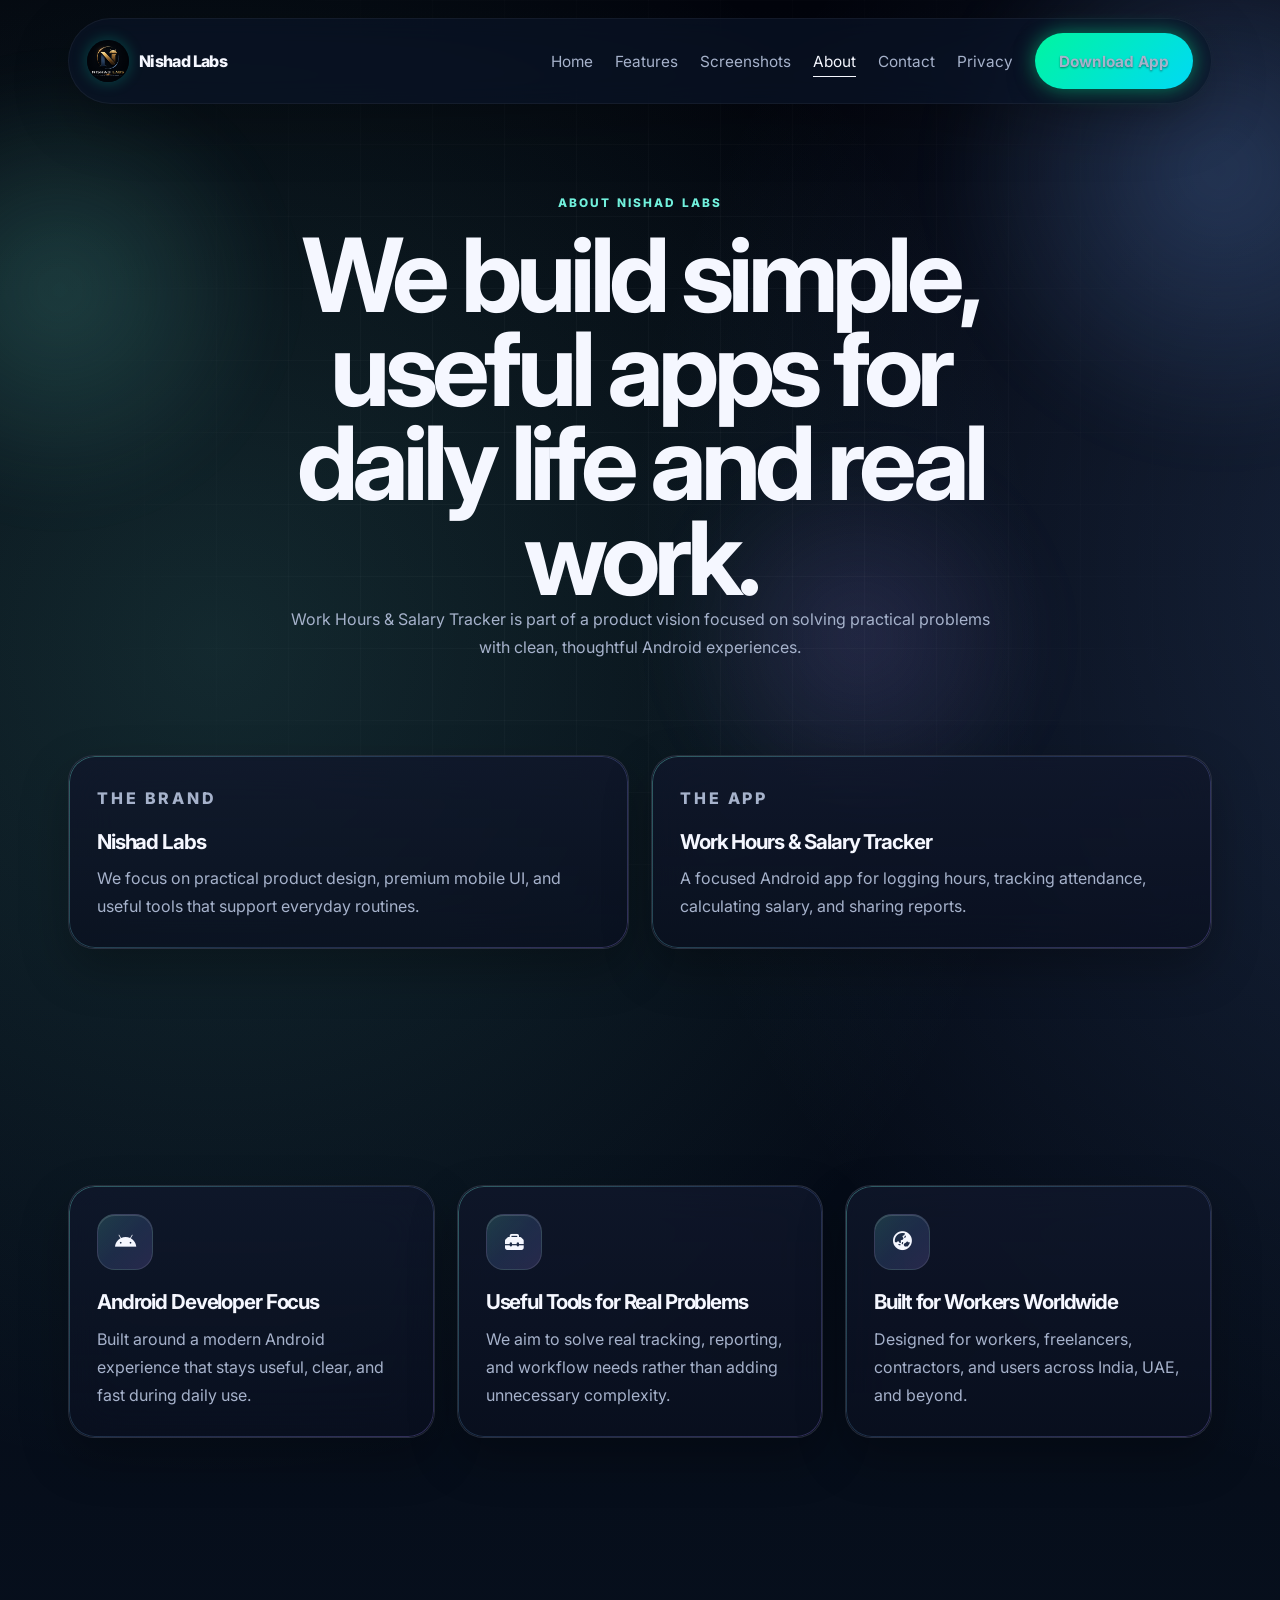
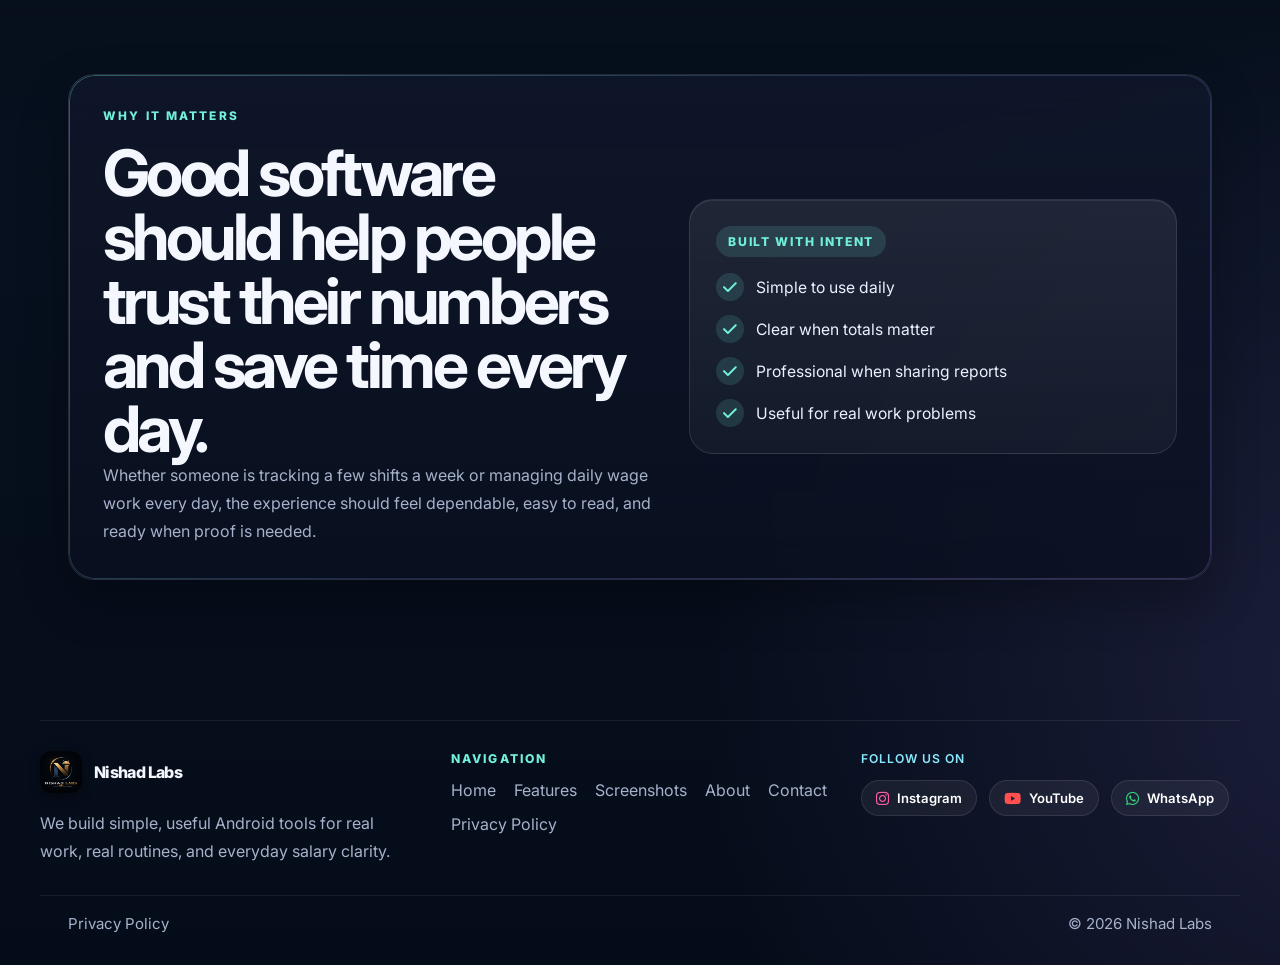
==== about.html @ 3cfd69b7 "Added website files Work Hours & Salary Tracker website files" ====
<!DOCTYPE html>
<html lang="en">
<head>
  <meta charset="UTF-8">
  <meta name="viewport" content="width=device-width, initial-scale=1.0">
  <title>About | Nishad Labs</title>
  <meta
    name="description"
    content="Learn about Nishad Labs and the product vision behind Work Hours & Salary Tracker."
  >
  <link rel="preconnect" href="https://fonts.googleapis.com">
  <link rel="preconnect" href="https://fonts.gstatic.com" crossorigin>
  <link
    href="https://fonts.googleapis.com/css2?family=Inter:wght@400;500;600;700;800;900&display=swap"
    rel="stylesheet"
  >
  <link
    rel="stylesheet"
    href="https://cdnjs.cloudflare.com/ajax/libs/font-awesome/6.5.0/css/all.min.css"
  >
  <link rel="stylesheet" href="styles.css">
</head>
<body data-page="about">
  <div class="site-bg" aria-hidden="true">
    <span class="bg-orb orb-a"></span>
    <span class="bg-orb orb-b"></span>
    <span class="bg-orb orb-c"></span>
    <span class="bg-grid"></span>
  </div>

  <header class="site-header">
    <div class="page-shell">
      <nav class="navbar">
        <a class="brand nav-left" href="index.html">
          <img src="logo.png" alt="Nishad Labs Logo" class="logo-img">
          <span>Nishad Labs</span>
        </a>
        <button class="nav-toggle" type="button" aria-label="Toggle menu" aria-expanded="false">
          <span></span>
          <span></span>
          <span></span>
        </button>
        <div class="nav-menu">
          <a href="index.html" data-nav="home">Home</a>
          <a href="features.html" data-nav="features">Features</a>
          <a href="screenshots.html" data-nav="screenshots">Screenshots</a>
          <a href="about.html" data-nav="about">About</a>
          <a href="contact.html" data-nav="contact">Contact</a>
          <a href="privacy.html" data-nav="privacy">Privacy</a>
          <a
            class="nav-download download-btn ripple-link"
            href="https://play.google.com/store/apps/details?id=com.myworkhour.myworkhourattendance&pcampaignid=web_share"
            target="_blank"
            rel="noreferrer"
          >
            Download App
          </a>
        </div>
      </nav>
    </div>
  </header>

  <main>
    <section class="section page-hero">
      <div class="page-shell narrow-shell">
        <div class="section-heading reveal align-center">
          <p class="eyebrow">About Nishad Labs</p>
          <h1>We build simple, useful apps for daily life and real work.</h1>
          <p class="section-copy">
            Work Hours &amp; Salary Tracker is part of a product vision focused on solving practical
            problems with clean, thoughtful Android experiences.
          </p>
        </div>
      </div>
    </section>

    <section class="section section-tight">
      <div class="page-shell story-grid story-grid-large">
        <article class="story-card reveal">
          <p class="eyebrow">The brand</p>
          <h3>Nishad Labs</h3>
          <p>We focus on practical product design, premium mobile UI, and useful tools that support everyday routines.</p>
        </article>
        <article class="story-card reveal">
          <p class="eyebrow">The app</p>
          <h3>Work Hours &amp; Salary Tracker</h3>
          <p>A focused Android app for logging hours, tracking attendance, calculating salary, and sharing reports.</p>
        </article>
      </div>
    </section>

    <section class="section">
      <div class="page-shell">
        <div class="feature-grid feature-grid-three">
          <article class="feature-card reveal">
            <div class="icon-badge"><i class="fa-brands fa-android" aria-hidden="true"></i></div>
            <h3>Android Developer Focus</h3>
            <p>Built around a modern Android experience that stays useful, clear, and fast during daily use.</p>
          </article>
          <article class="feature-card reveal">
            <div class="icon-badge"><i class="fa-solid fa-toolbox" aria-hidden="true"></i></div>
            <h3>Useful Tools for Real Problems</h3>
            <p>We aim to solve real tracking, reporting, and workflow needs rather than adding unnecessary complexity.</p>
          </article>
          <article class="feature-card reveal">
            <div class="icon-badge"><i class="fa-solid fa-earth-asia" aria-hidden="true"></i></div>
            <h3>Built for Workers Worldwide</h3>
            <p>Designed for workers, freelancers, contractors, and users across India, UAE, and beyond.</p>
          </article>
        </div>
      </div>
    </section>

    <section class="section">
      <div class="page-shell">
        <div class="highlight-panel panel reveal">
          <div class="highlight-copy">
            <p class="eyebrow">Why it matters</p>
            <h2>Good software should help people trust their numbers and save time every day.</h2>
            <p class="section-copy">
              Whether someone is tracking a few shifts a week or managing daily wage work every day,
              the experience should feel dependable, easy to read, and ready when proof is needed.
            </p>
          </div>
          <div class="report-card">
            <span class="report-tag">Built with intent</span>
            <ul class="check-list">
              <li><i class="fa-solid fa-check" aria-hidden="true"></i>Simple to use daily</li>
              <li><i class="fa-solid fa-check" aria-hidden="true"></i>Clear when totals matter</li>
              <li><i class="fa-solid fa-check" aria-hidden="true"></i>Professional when sharing reports</li>
              <li><i class="fa-solid fa-check" aria-hidden="true"></i>Useful for real work problems</li>
            </ul>
          </div>
        </div>
      </div>
    </section>
  </main>

  <footer class="site-footer">
    <div class="page-shell footer-layout">
      <div class="footer-brand">
        <a class="brand brand-footer" href="index.html">
          <img src="logo.png" alt="Nishad Labs Logo" class="footer-logo">
          <span>Nishad Labs</span>
        </a>
        <p>We build simple, useful Android tools for real work, real routines, and everyday salary clarity.</p>
      </div>
      <div class="footer-nav-block">
        <span class="footer-label">Navigation</span>
        <div class="footer-links">
          <a href="index.html">Home</a>
          <a href="features.html">Features</a>
          <a href="screenshots.html">Screenshots</a>
          <a href="about.html">About</a>
          <a href="contact.html">Contact</a>
          <a href="privacy.html">Privacy Policy</a>
        </div>
      </div>
      <div class="footer-social-block">
        <span class="footer-label">FOLLOW US ON</span>
        <div class="footer-socials">
          <a href="https://instagram.com/nishadlabs" target="_blank" rel="noreferrer" class="social-btn social-btn-instagram">
            <i class="fab fa-instagram" aria-hidden="true"></i>
            <span>Instagram</span>
          </a>
          <a href="https://youtube.com/@nishadlabs" target="_blank" rel="noreferrer" class="social-btn social-btn-youtube">
            <i class="fab fa-youtube" aria-hidden="true"></i>
            <span>YouTube</span>
          </a>
          <a href="https://whatsapp.com/channel/0029Vb7B5DjAInPl8uuv553z" target="_blank" rel="noreferrer" class="social-btn social-btn-whatsapp">
            <i class="fab fa-whatsapp" aria-hidden="true"></i>
            <span>WhatsApp</span>
          </a>
        </div>
      </div>
    </div>
    <div class="page-shell footer-bottom">
      <a href="privacy.html">Privacy Policy</a>
      <span>&copy; 2026 Nishad Labs</span>
    </div>
  </footer>

  <script src="script.js"></script>
</body>
</html>
---- styles.css ----
:root {
  --bg: #030713;
  --bg-deep: #081121;
  --surface: rgba(15, 22, 41, 0.76);
  --surface-strong: rgba(17, 25, 47, 0.9);
  --surface-soft: rgba(255, 255, 255, 0.06);
  --stroke: rgba(255, 255, 255, 0.11);
  --stroke-strong: rgba(255, 255, 255, 0.18);
  --text: #f5f7ff;
  --muted: #a6b2cb;
  --blue: #74a7ff;
  --cyan: #71f0dc;
  --purple: #a286ff;
  --pink: #ff73ce;
  --green: #32d67b;
  --red: #ff5c73;
  --shadow: 0 36px 100px rgba(0, 0, 0, 0.42);
  --shadow-soft: 0 20px 48px rgba(0, 0, 0, 0.28);
  --radius-xl: 32px;
  --radius-lg: 26px;
  --radius-md: 20px;
  --container: 1200px;
}

* {
  box-sizing: border-box;
}

html {
  scroll-behavior: smooth;
}

body {
  margin: 0;
  min-height: 100vh;
  overflow-x: hidden;
  position: relative;
  color: var(--text);
  font-family: "Inter", sans-serif;
  background:
    radial-gradient(circle at 12% 18%, rgba(113, 240, 220, 0.14), transparent 25%),
    radial-gradient(circle at 88% 16%, rgba(116, 167, 255, 0.2), transparent 28%),
    radial-gradient(circle at 78% 64%, rgba(162, 134, 255, 0.14), transparent 26%),
    linear-gradient(180deg, #02040c 0%, #07101e 50%, #030713 100%);
  background-size: 140% 140%;
  animation: pageGradient 18s ease infinite;
}

body.lightbox-open {
  overflow: hidden;
}

main {
  position: relative;
  z-index: 1;
}

a,
button,
img {
  -webkit-tap-highlight-color: transparent;
}

a {
  color: inherit;
}

button {
  border: 0;
  font: inherit;
  color: inherit;
  background: none;
}

img {
  display: block;
  max-width: 100%;
}

h1,
h2,
h3,
h4,
p,
figure {
  margin: 0;
}

h1,
h2,
h3 {
  letter-spacing: -0.055em;
}

h1 {
  font-size: clamp(3.6rem, 8vw, 6.7rem);
  line-height: 0.92;
}

h2 {
  font-size: clamp(2.2rem, 5vw, 4.2rem);
  line-height: 1;
}

h3 {
  font-size: 1.28rem;
  line-height: 1.2;
}

.site-bg,
.device-glow,
.device-reflection {
  pointer-events: none;
}

.site-bg {
  position: fixed;
  inset: 0;
  overflow: hidden;
  z-index: -1;
}

.bg-orb {
  position: absolute;
  border-radius: 50%;
  filter: blur(28px);
  animation: drift 16s ease-in-out infinite;
}

.orb-a {
  width: 440px;
  height: 440px;
  top: 70px;
  left: -160px;
  background: radial-gradient(circle, rgba(113, 240, 220, 0.18), transparent 70%);
}

.orb-b {
  width: 560px;
  height: 560px;
  top: -110px;
  right: -220px;
  background: radial-gradient(circle, rgba(116, 167, 255, 0.24), transparent 70%);
  animation-delay: -5s;
}

.orb-c {
  width: 380px;
  height: 380px;
  right: 18%;
  bottom: 8%;
  background: radial-gradient(circle, rgba(162, 134, 255, 0.16), transparent 72%);
  animation-delay: -8s;
}

.bg-grid {
  position: absolute;
  inset: 0;
  background-image:
    linear-gradient(rgba(255, 255, 255, 0.026) 1px, transparent 1px),
    linear-gradient(90deg, rgba(255, 255, 255, 0.026) 1px, transparent 1px);
  background-size: 72px 72px;
  mask-image: radial-gradient(circle at center, black 30%, transparent 82%);
}

.page-shell {
  width: 100%;
  max-width: var(--container);
  margin: 0 auto;
  padding-inline: clamp(18px, 4vw, 28px);
}

.narrow-shell {
  max-width: 860px;
}

.section {
  position: relative;
  padding: clamp(78px, 10vw, 118px) 0;
}

.section-tight {
  padding-top: 0;
}

.hero-section {
  padding-top: 92px;
}

.page-hero {
  padding-top: 92px;
  padding-bottom: 56px;
}

.eyebrow {
  margin-bottom: 18px;
  color: var(--cyan);
  font-size: 0.74rem;
  font-weight: 800;
  letter-spacing: 0.18em;
  text-transform: uppercase;
}

.section-heading {
  max-width: 760px;
  margin-bottom: 38px;
}

.section-copy,
.hero-text,
.feature-card p,
.step-card p,
.story-card p,
.testimonial-card span,
.gallery-copy span,
.footer-brand p,
.trust-tags span,
.support-item span {
  color: var(--muted);
  line-height: 1.75;
}

.section-copy,
.hero-text,
.feature-card p,
.step-card p,
.story-card p,
.gallery-copy span {
  font-size: 1rem;
}

.align-center {
  text-align: center;
  margin-inline: auto;
}

.align-center .section-copy {
  margin-inline: auto;
  max-width: 700px;
}

.text-gradient {
  background: linear-gradient(135deg, #ffffff 0%, var(--cyan) 34%, var(--blue) 68%, var(--purple) 100%);
  -webkit-background-clip: text;
  background-clip: text;
  color: transparent;
}

.text-glow {
  color: #ffffff;
  text-shadow:
    0 0 18px rgba(113, 240, 220, 0.18),
    0 0 28px rgba(116, 167, 255, 0.1);
}

.site-header {
  position: sticky;
  top: 0;
  z-index: 50;
  padding-top: 18px;
}

.navbar {
  position: relative;
  display: flex;
  align-items: center;
  justify-content: space-between;
  gap: 18px;
  padding: 14px 18px;
  border: 1px solid rgba(255, 255, 255, 0.05);
  border-radius: 999px;
  background: rgba(10, 20, 40, 0.65);
  backdrop-filter: blur(14px);
  box-shadow: 0 18px 60px rgba(0, 0, 0, 0.24);
}

.brand {
  display: inline-flex;
  align-items: center;
  gap: 12px;
  color: var(--text);
  text-decoration: none;
  font-size: 1rem;
  font-weight: 800;
  letter-spacing: -0.04em;
}

.nav-left {
  display: flex;
  align-items: center;
  gap: 10px;
}

.logo-img {
  height: 42px;
  width: 42px;
  border-radius: 50%;
  object-fit: cover;
  box-shadow: 0 0 15px rgba(0, 255, 200, 0.25);
}

.brand-mark {
  display: grid;
  place-items: center;
  width: 36px;
  height: 36px;
  border-radius: 50%;
  background: linear-gradient(135deg, var(--cyan), var(--blue) 60%, #e3e9ff);
  color: #06101e;
  font-size: 0.96rem;
  font-weight: 900;
  box-shadow:
    0 14px 30px rgba(113, 240, 220, 0.18),
    inset 0 1px 0 rgba(255, 255, 255, 0.6);
}

.nav-menu {
  display: flex;
  align-items: center;
  gap: 22px;
}

.nav-menu a {
  position: relative;
  color: var(--muted);
  text-decoration: none;
  font-size: 0.96rem;
  transition: color 0.3s ease, transform 0.3s ease;
}

.nav-menu a::after {
  content: "";
  position: absolute;
  right: 0;
  bottom: -6px;
  left: 0;
  height: 1px;
  background: currentColor;
  transform: scaleX(0);
  transform-origin: left center;
  transition: transform 0.3s ease;
}

.nav-menu a:hover,
.nav-menu a.is-active {
  color: var(--text);
}

.nav-menu a:hover::after,
.nav-menu a.is-active::after {
  transform: scaleX(1);
}

.nav-download,
.button-primary,
.button-secondary {
  display: inline-flex;
  align-items: center;
  justify-content: center;
  min-height: 56px;
  padding: 0 22px;
  border-radius: 999px;
  text-decoration: none;
  font-weight: 700;
  transition:
    transform 0.3s ease,
    box-shadow 0.3s ease,
    border-color 0.3s ease,
    background 0.3s ease,
    color 0.3s ease;
  position: relative;
  overflow: hidden;
}

.nav-download,
.button-primary {
  color: #04111f;
  background: linear-gradient(135deg, var(--cyan), var(--blue) 58%, #dce6ff);
  box-shadow: 0 18px 42px rgba(113, 240, 220, 0.18);
}

.button-secondary {
  color: var(--text);
  border: 1px solid rgba(255, 255, 255, 0.12);
  background: rgba(255, 255, 255, 0.05);
  box-shadow: var(--shadow-soft);
}

.nav-download::after {
  display: none;
}

.download-btn {
  background: linear-gradient(135deg, #00f5a0, #00d9f5);
  color: #ffffff;
  font-weight: 700;
  padding: 12px 24px;
  border-radius: 999px;
  border: none;
  transition: all 0.3s ease;
  box-shadow:
    0 0 20px rgba(0, 245, 160, 0.5),
    0 12px 30px rgba(0, 0, 0, 0.25);
  text-shadow: 0 1px 2px rgba(0, 0, 0, 0.45);
}

.nav-download:hover,
.button-primary:hover,
.button-secondary:hover,
.social-card:hover,
.feature-card:hover,
.step-card:hover,
.story-card:hover,
.gallery-card:hover,
.email-link:hover,
.policy-link-card:hover {
  transform: translateY(-4px);
}

.download-btn:hover {
  transform: translateY(-2px) scale(1.05);
  box-shadow:
    0 0 34px rgba(0, 245, 160, 0.7),
    0 18px 34px rgba(0, 0, 0, 0.3);
}

.nav-toggle {
  display: none;
  width: 46px;
  height: 46px;
  border: 1px solid rgba(255, 255, 255, 0.1);
  border-radius: 50%;
  background: rgba(255, 255, 255, 0.04);
  align-items: center;
  justify-content: center;
  flex-direction: column;
  gap: 5px;
  cursor: pointer;
}

.nav-toggle span {
  width: 18px;
  height: 2px;
  border-radius: 999px;
  background: var(--text);
  transition: transform 0.3s ease, opacity 0.3s ease;
}

.hero-layout,
.preview-layout,
.highlight-panel,
.contact-grid,
.privacy-grid {
  display: grid;
  gap: 32px;
  align-items: center;
}

.hero-layout {
  grid-template-columns: minmax(0, 1.02fr) minmax(360px, 0.98fr);
  gap: clamp(40px, 5vw, 64px);
}

.hero-copy h1 {
  max-width: 12ch;
}

.hero-text {
  max-width: 630px;
  margin-top: 24px;
  font-size: 1.08rem;
}

.hero-actions {
  display: flex;
  flex-wrap: wrap;
  gap: 16px;
  margin-top: 34px;
}

.playstore-wrapper {
  display: flex;
  align-items: center;
  justify-content: flex-start;
  margin-top: 22px;
}

.playstore-badge {
  display: inline-block;
  margin: 0;
  padding: 0;
  border: 0;
  background: none;
  line-height: 0;
  transition: transform 0.3s ease, filter 0.3s ease;
}

.playstore-badge img {
  display: block;
  width: auto;
  max-width: 180px;
  height: auto;
  margin: 0;
  padding: 0;
  object-fit: contain;
}

.playstore-badge:hover {
  transform: translateY(-3px) scale(1.02);
  filter: drop-shadow(0 0 18px rgba(113, 240, 220, 0.24));
}

.hero-pills {
  display: flex;
  flex-wrap: wrap;
  gap: 12px;
  margin-top: 26px;
}

.meta-pill {
  display: inline-flex;
  align-items: center;
  gap: 10px;
  padding: 10px 14px;
  border: 1px solid rgba(255, 255, 255, 0.08);
  border-radius: 999px;
  background: rgba(255, 255, 255, 0.06);
  color: #dae5ff;
  font-size: 0.92rem;
  box-shadow: var(--shadow-soft);
  backdrop-filter: blur(18px);
}

.meta-pill i {
  color: var(--cyan);
}

.hero-stage {
  position: relative;
  min-height: 720px;
  display: flex;
  align-items: center;
  justify-content: center;
}

.hero-stage::before {
  content: "";
  position: absolute;
  width: 540px;
  height: 540px;
  border-radius: 50%;
  background:
    radial-gradient(circle, rgba(116, 167, 255, 0.24), transparent 58%),
    radial-gradient(circle at 30% 30%, rgba(113, 240, 220, 0.24), transparent 30%);
  filter: blur(14px);
  animation: floatGlow 10s ease-in-out infinite;
}

.float-card,
.float-chip {
  position: absolute;
  z-index: 3;
  border: 1px solid rgba(255, 255, 255, 0.12);
  background: rgba(255, 255, 255, 0.05);
  backdrop-filter: blur(10px);
  box-shadow: var(--shadow-soft);
}

.float-card {
  max-width: 240px;
  padding: 18px 20px;
  border-radius: 22px;
}

.float-label {
  display: block;
  margin-bottom: 8px;
  color: var(--muted);
  font-size: 0.76rem;
  font-weight: 700;
  letter-spacing: 0.14em;
  text-transform: uppercase;
}

.float-card strong {
  display: block;
  line-height: 1.55;
  font-size: 0.96rem;
}

.float-card-top {
  top: 30%;
  right: -80px;
  left: auto;
  transform: translateY(-50%) scale(0.9);
  animation: floatNote 7s ease-in-out infinite;
}

.float-card-top::after {
  content: "";
  position: absolute;
  top: 50%;
  left: -62px;
  width: 54px;
  height: 1px;
  background: linear-gradient(90deg, rgba(113, 240, 220, 0), rgba(113, 240, 220, 0.7));
  transform: translateY(-50%);
}

.float-card-bottom {
  right: 0;
  bottom: 92px;
  animation: floatNote 7s ease-in-out infinite;
  animation-delay: -2.2s;
}

.float-chip {
  padding: 12px 16px;
  border-radius: 999px;
  color: #ecf3ff;
  font-size: 0.92rem;
}

.chip-hours {
  top: 168px;
  right: 20px;
}

.chip-salary {
  bottom: 34px;
  left: 18px;
}

.device {
  position: relative;
  z-index: 2;
}

.device-glow {
  position: absolute;
  inset: -26px;
  border-radius: 50%;
  background: radial-gradient(circle, rgba(113, 240, 220, 0.16), transparent 62%);
  filter: blur(24px);
}

.device-shell {
  position: relative;
  width: min(370px, 100%);
  padding: 14px;
  border-radius: 46px;
  background:
    linear-gradient(180deg, rgba(255, 255, 255, 0.24), rgba(255, 255, 255, 0.04)),
    rgba(7, 10, 22, 0.92);
  box-shadow:
    0 20px 60px rgba(0, 0, 0, 0.5),
    0 42px 112px rgba(0, 0, 0, 0.52),
    0 0 58px rgba(116, 167, 255, 0.16),
    inset 0 1px 0 rgba(255, 255, 255, 0.18);
  animation: floatDevice 8s ease-in-out infinite;
}

.device-notch {
  position: absolute;
  top: 10px;
  left: 50%;
  width: 40%;
  height: 30px;
  border-radius: 0 0 18px 18px;
  background: #04070f;
  transform: translateX(-50%);
  z-index: 3;
}

.device-reflection {
  position: absolute;
  inset: 16px 18px auto auto;
  width: 38%;
  height: 78%;
  border-radius: 36px;
  background: linear-gradient(180deg, rgba(255, 255, 255, 0.2), transparent 44%, transparent);
  opacity: 0.48;
  z-index: 2;
}

.device-screen {
  position: relative;
  overflow: hidden;
  display: flex;
  align-items: center;
  justify-content: center;
  aspect-ratio: 9 / 19.5;
  border-radius: 34px;
  background: #07111f;
}

.device-screen img {
  width: 100%;
  height: 100%;
  object-fit: contain;
  border-radius: 28px;
}

.panel,
.feature-card,
.step-card,
.story-card,
.testimonial-card,
.gallery-card,
.contact-card,
.preview-showcase {
  position: relative;
  border: 1px solid var(--stroke);
  border-radius: var(--radius-lg);
  background: linear-gradient(180deg, rgba(16, 23, 43, 0.82), rgba(10, 16, 32, 0.74));
  box-shadow: var(--shadow-soft);
  backdrop-filter: blur(22px);
  overflow: hidden;
}

.panel::before,
.feature-card::before,
.step-card::before,
.story-card::before,
.testimonial-card::before,
.gallery-card::before,
.contact-card::before,
.preview-showcase::before {
  content: "";
  position: absolute;
  inset: 0;
  border-radius: inherit;
  padding: 1px;
  background: linear-gradient(135deg, rgba(113, 240, 220, 0.34), rgba(116, 167, 255, 0.18), rgba(162, 134, 255, 0.28));
  -webkit-mask:
    linear-gradient(#fff 0 0) content-box,
    linear-gradient(#fff 0 0);
  -webkit-mask-composite: xor;
  mask-composite: exclude;
  pointer-events: none;
}

.trust-strip {
  display: grid;
  grid-template-columns: 1fr 1fr;
  gap: 40px;
  align-items: center;
  padding: 34px 36px;
  width: 100%;
  max-width: 1200px;
  margin-inline: auto;
}

.trust-copy {
  display: flex;
  flex-direction: column;
  justify-content: center;
}

.trust-tags {
  display: flex;
  flex-wrap: wrap;
  justify-content: flex-start;
  gap: 12px;
  margin-top: 24px;
}

.trust-tags span {
  padding: 12px 16px;
  border: 1px solid rgba(255, 255, 255, 0.08);
  border-radius: 999px;
  background: rgba(255, 255, 255, 0.05);
  color: #d7e3ff;
  font-size: 0.92rem;
  transition: transform 0.3s ease, box-shadow 0.3s ease, border-color 0.3s ease, background 0.3s ease;
}

.trust-tags span:hover {
  transform: translateY(-2px) scale(1.03);
  border-color: rgba(113, 240, 220, 0.26);
  background: rgba(113, 240, 220, 0.12);
  box-shadow:
    0 0 20px rgba(113, 240, 220, 0.24),
    0 14px 26px rgba(0, 0, 0, 0.24);
}

.trust-visual {
  position: relative;
  display: flex;
  justify-content: center;
  align-items: center;
  min-height: 420px;
}

.trust-visual::before {
  content: "";
  position: absolute;
  inset: 8% -2% 8% 10%;
  border-radius: 50%;
  background: radial-gradient(circle at right, rgba(0, 255, 200, 0.15), transparent 68%);
  filter: blur(10px);
}

.trust-shot-card {
  position: relative;
  z-index: 1;
  width: min(100%, 320px);
  padding: 16px;
  border-radius: 28px;
  border: 1px solid rgba(255, 255, 255, 0.12);
  background: rgba(255, 255, 255, 0.05);
  backdrop-filter: blur(16px);
  box-shadow:
    0 24px 54px rgba(0, 0, 0, 0.4),
    0 0 28px rgba(113, 240, 220, 0.12);
  transform: rotate(-3deg);
  transition: transform 0.35s ease, box-shadow 0.35s ease;
}

.trust-shot-card::after {
  content: "";
  position: absolute;
  top: 50%;
  left: -50px;
  width: 46px;
  height: 1px;
  background: linear-gradient(90deg, rgba(113, 240, 220, 0), rgba(113, 240, 220, 0.7));
  transform: translateY(-50%);
}

.trust-shot-card img {
  width: 100%;
  aspect-ratio: 9 / 19.5;
  object-fit: contain;
  border-radius: 20px;
  background: rgba(6, 12, 24, 0.9);
}

.trust-shot-card:hover {
  transform: rotate(-1deg) translateY(-3px);
  box-shadow:
    0 28px 66px rgba(0, 0, 0, 0.44),
    0 0 32px rgba(113, 240, 220, 0.2);
}

.feature-grid,
.step-grid,
.testimonial-grid,
.story-grid,
.gallery-grid,
.social-row {
  display: grid;
  gap: 22px;
}

.home-feature-grid {
  grid-template-columns: repeat(4, minmax(0, 1fr));
}

.feature-grid-wide {
  grid-template-columns: repeat(3, minmax(0, 1fr));
}

.feature-grid-three,
.step-grid,
.testimonial-grid,
.story-grid {
  grid-template-columns: repeat(3, minmax(0, 1fr));
}

.story-grid-large {
  grid-template-columns: repeat(2, minmax(0, 1fr));
}

.feature-card,
.step-card,
.story-card,
.testimonial-card {
  padding: 28px;
  transition:
    transform 0.35s ease,
    box-shadow 0.35s ease,
    border-color 0.35s ease;
}

.feature-card:hover,
.step-card:hover,
.story-card:hover,
.testimonial-card:hover,
.gallery-card:hover {
  box-shadow:
    0 26px 84px rgba(0, 0, 0, 0.4),
    0 0 32px rgba(116, 167, 255, 0.12);
}

.feature-card-accent {
  background:
    linear-gradient(145deg, rgba(23, 34, 62, 0.96), rgba(11, 17, 34, 0.84)),
    linear-gradient(135deg, rgba(113, 240, 220, 0.08), rgba(116, 167, 255, 0.08), rgba(162, 134, 255, 0.08));
}

.icon-badge {
  width: 56px;
  height: 56px;
  display: grid;
  place-items: center;
  margin-bottom: 20px;
  border: 1px solid rgba(255, 255, 255, 0.1);
  border-radius: 18px;
  background: linear-gradient(135deg, rgba(113, 240, 220, 0.18), rgba(116, 167, 255, 0.16), rgba(162, 134, 255, 0.18));
  box-shadow: inset 0 1px 0 rgba(255, 255, 255, 0.14);
  color: var(--text);
  font-size: 1.18rem;
  transition: transform 0.35s ease, box-shadow 0.35s ease;
}

.feature-card:hover .icon-badge,
.step-card:hover .icon-badge,
.story-card:hover .icon-badge {
  transform: translateY(-2px) scale(1.05);
  box-shadow: 0 18px 34px rgba(116, 167, 255, 0.18);
}

.feature-card h3,
.step-card h3,
.story-card h3,
.gallery-copy strong {
  margin-bottom: 10px;
}

.step-number {
  display: inline-flex;
  align-items: center;
  justify-content: center;
  padding: 8px 12px;
  margin-bottom: 22px;
  border: 1px solid rgba(255, 255, 255, 0.1);
  border-radius: 999px;
  background: rgba(255, 255, 255, 0.05);
  color: var(--cyan);
  font-size: 0.76rem;
  font-weight: 800;
  letter-spacing: 0.15em;
}

.preview-layout {
  grid-template-columns: minmax(0, 0.78fr) minmax(0, 1fr);
}

.note-list {
  display: grid;
  gap: 12px;
  margin-top: 22px;
}

.note-list span {
  display: flex;
  align-items: center;
  gap: 10px;
  color: #dde6fb;
}

.note-list i {
  color: var(--cyan);
}

.preview-showcase {
  padding: 34px;
}

.device-preview .device-shell {
  width: min(340px, 100%);
  margin: 0 auto;
}

.preview-screen {
  background: #06101f;
}

.preview-image {
  position: absolute;
  inset: 0;
  opacity: 0;
  visibility: hidden;
  transform: scale(0.97);
  transition: opacity 0.55s ease, transform 0.55s ease, visibility 0.55s ease;
}

.preview-image.is-active {
  opacity: 1;
  visibility: visible;
  transform: scale(1);
}

.preview-dots {
  display: flex;
  justify-content: center;
  gap: 10px;
  margin: 24px 0 20px;
}

.preview-dot {
  width: 10px;
  height: 10px;
  border-radius: 50%;
  cursor: pointer;
  background: rgba(255, 255, 255, 0.24);
  transition: transform 0.3s ease, background 0.3s ease, box-shadow 0.3s ease;
}

.preview-dot.is-active {
  transform: scale(1.18);
  background: linear-gradient(135deg, var(--cyan), var(--blue));
  box-shadow: 0 0 18px rgba(113, 240, 220, 0.3);
}

.preview-thumb-row {
  display: grid;
  grid-template-columns: repeat(6, minmax(0, 1fr));
  gap: 12px;
}

.preview-thumb {
  display: flex;
  flex-direction: column;
  align-items: center;
  gap: 10px;
  padding: 12px 10px;
  border: 1px solid rgba(255, 255, 255, 0.08);
  border-radius: 18px;
  cursor: pointer;
  background: rgba(255, 255, 255, 0.04);
  color: var(--muted);
  transition: transform 0.3s ease, border-color 0.3s ease, background 0.3s ease, color 0.3s ease;
}

.preview-thumb img {
  width: 100%;
  max-width: 46px;
  aspect-ratio: 9 / 19.5;
  object-fit: contain;
  border-radius: 10px;
  background: #091121;
}

.preview-thumb span {
  font-size: 0.78rem;
  font-weight: 700;
}

.preview-thumb.is-active {
  color: var(--text);
  background: rgba(116, 167, 255, 0.14);
  border-color: rgba(113, 240, 220, 0.24);
  transform: translateY(-2px);
}

.highlight-panel {
  grid-template-columns: minmax(0, 1fr) minmax(280px, 0.88fr);
  padding: 34px;
}

.report-card {
  padding: 26px;
  border: 1px solid rgba(255, 255, 255, 0.1);
  border-radius: 24px;
  background: linear-gradient(180deg, rgba(255, 255, 255, 0.08), rgba(255, 255, 255, 0.04));
  box-shadow: inset 0 1px 0 rgba(255, 255, 255, 0.08);
}

.report-tag {
  display: inline-flex;
  align-items: center;
  padding: 8px 12px;
  margin-bottom: 16px;
  border-radius: 999px;
  background: rgba(113, 240, 220, 0.14);
  color: var(--cyan);
  font-size: 0.76rem;
  font-weight: 800;
  letter-spacing: 0.14em;
  text-transform: uppercase;
}

.check-list {
  display: grid;
  gap: 14px;
  padding: 0;
  margin: 0;
  list-style: none;
}

.check-list li {
  display: flex;
  align-items: center;
  gap: 12px;
  color: #ebf2ff;
  font-size: 0.98rem;
}

.check-list i {
  display: grid;
  place-items: center;
  width: 28px;
  height: 28px;
  border-radius: 50%;
  flex: 0 0 auto;
  color: var(--cyan);
  background: rgba(113, 240, 220, 0.14);
}

.testimonial-card p {
  font-size: 1.04rem;
  line-height: 1.7;
}

.testimonial-card span {
  display: block;
  margin-top: 18px;
  font-size: 0.9rem;
}

.social-panel {
  padding: 34px;
}

.social-row {
  grid-template-columns: repeat(3, minmax(0, 1fr));
  margin-top: 12px;
}

.social-card {
  position: relative;
  display: flex;
  align-items: center;
  gap: 14px;
  padding: 18px;
  border: 1px solid rgba(255, 255, 255, 0.11);
  border-radius: 24px;
  text-decoration: none;
  color: var(--text);
  background: rgba(255, 255, 255, 0.06);
  backdrop-filter: blur(18px);
  box-shadow: var(--shadow-soft);
  overflow: hidden;
  transition: transform 0.3s ease, box-shadow 0.3s ease, border-color 0.3s ease;
}

.social-card::before {
  content: "";
  position: absolute;
  inset: 0;
  border-radius: inherit;
  padding: 1px;
  background: linear-gradient(135deg, rgba(255, 255, 255, 0.3), rgba(255, 255, 255, 0.04));
  -webkit-mask:
    linear-gradient(#fff 0 0) content-box,
    linear-gradient(#fff 0 0);
  -webkit-mask-composite: xor;
  mask-composite: exclude;
  pointer-events: none;
}

.social-icon-wrap {
  display: grid;
  place-items: center;
  width: 52px;
  height: 52px;
  border-radius: 16px;
  flex: 0 0 auto;
  font-size: 1.28rem;
  box-shadow: inset 0 1px 0 rgba(255, 255, 255, 0.14);
}

.social-card-copy {
  display: flex;
  flex-direction: column;
  gap: 4px;
  min-width: 0;
}

.social-card-copy strong {
  font-size: 1rem;
}

.social-card-copy span {
  color: var(--muted);
  font-size: 0.92rem;
  line-height: 1.5;
}

.social-card > .fa-arrow-up-right-from-square {
  margin-left: auto;
  color: rgba(255, 255, 255, 0.48);
  font-size: 0.88rem;
}

.social-card-instagram .social-icon-wrap {
  background: linear-gradient(135deg, #f58529, #dd2a7b 48%, #8134af 72%, #515bd4);
}

.social-card-youtube .social-icon-wrap {
  background: linear-gradient(135deg, #ff6b6b, #e50914);
}

.social-card-whatsapp .social-icon-wrap {
  background: linear-gradient(135deg, #34d06d, #119f50);
}

.social-card-instagram:hover {
  box-shadow:
    0 24px 70px rgba(0, 0, 0, 0.32),
    0 0 24px rgba(255, 0, 150, 0.28);
}

.social-card-youtube:hover {
  box-shadow:
    0 24px 70px rgba(0, 0, 0, 0.32),
    0 0 24px rgba(255, 0, 0, 0.22);
}

.social-card-whatsapp:hover {
  box-shadow:
    0 24px 70px rgba(0, 0, 0, 0.32),
    0 0 24px rgba(0, 255, 100, 0.18);
}

.cta-banner {
  display: grid;
  grid-template-columns: minmax(0, 1fr) auto;
  gap: 24px;
  align-items: center;
  padding: 36px 38px;
  background:
    radial-gradient(circle at top right, rgba(116, 167, 255, 0.18), transparent 34%),
    radial-gradient(circle at bottom left, rgba(113, 240, 220, 0.14), transparent 28%),
    linear-gradient(135deg, rgba(15, 22, 42, 0.94), rgba(12, 18, 36, 0.82));
}

.story-card {
  min-height: 100%;
}

.contact-grid,
.privacy-grid {
  grid-template-columns: repeat(2, minmax(0, 1fr));
}

.contact-card {
  padding: 32px;
}

.email-link,
.policy-link-card {
  display: inline-flex;
  align-items: center;
  gap: 12px;
  width: fit-content;
  max-width: 100%;
  padding: 16px 18px;
  margin: 24px 0 26px;
  border: 1px solid rgba(255, 255, 255, 0.12);
  border-radius: 18px;
  background: rgba(255, 255, 255, 0.05);
  color: var(--text);
  text-decoration: none;
  box-shadow: var(--shadow-soft);
  word-break: break-all;
  overflow-wrap: anywhere;
  transition: transform 0.3s ease, border-color 0.3s ease, box-shadow 0.3s ease, color 0.3s ease;
  position: relative;
  z-index: 2;
}

.email-link:hover,
.policy-link-card:hover {
  color: var(--cyan);
  border-color: rgba(113, 240, 220, 0.28);
  box-shadow:
    0 16px 42px rgba(0, 0, 0, 0.28),
    0 0 20px rgba(113, 240, 220, 0.14);
}

.email-link i,
.policy-link-card i {
  color: var(--cyan);
}

.support-list {
  display: grid;
  gap: 16px;
  margin-top: 10px;
}

.support-item {
  display: flex;
  align-items: flex-start;
  gap: 12px;
}

.support-item i {
  color: var(--cyan);
  margin-top: 4px;
}

.footer-socials-contact {
  justify-content: flex-start;
  margin-top: 28px;
}

.gallery-grid {
  grid-template-columns: repeat(3, minmax(0, 1fr));
}

.gallery-card {
  padding: 18px;
  text-align: left;
  cursor: pointer;
  transition: transform 0.35s ease, box-shadow 0.35s ease, border-color 0.35s ease;
}

.gallery-frame {
  display: flex;
  align-items: center;
  justify-content: center;
  min-height: 520px;
  padding: 14px;
  border: 1px solid rgba(255, 255, 255, 0.08);
  border-radius: 26px;
  background: rgba(5, 9, 19, 0.82);
}

.gallery-frame img {
  width: 100%;
  height: 100%;
  aspect-ratio: 9 / 19.5;
  object-fit: contain;
  border-radius: 20px;
}

.gallery-copy {
  display: block;
  margin-top: 18px;
}

.gallery-copy strong {
  display: block;
  font-size: 1.04rem;
}

.gallery-copy span {
  display: block;
  margin-top: 8px;
}

.lightbox {
  position: fixed;
  inset: 0;
  display: grid;
  place-items: center;
  padding: 24px;
  opacity: 0;
  visibility: hidden;
  transition: opacity 0.25s ease, visibility 0.25s ease;
  z-index: 120;
}

.lightbox.is-open {
  opacity: 1;
  visibility: visible;
}

.lightbox-backdrop {
  position: absolute;
  inset: 0;
  cursor: pointer;
  background: rgba(2, 5, 12, 0.86);
  backdrop-filter: blur(18px);
}

.lightbox-close {
  position: absolute;
  top: 24px;
  right: 24px;
  z-index: 2;
  display: grid;
  place-items: center;
  width: 44px;
  height: 44px;
  border: 1px solid rgba(255, 255, 255, 0.12);
  border-radius: 50%;
  cursor: pointer;
  background: rgba(255, 255, 255, 0.06);
  color: var(--text);
}

.lightbox-figure {
  position: relative;
  z-index: 1;
  width: 100%;
  max-width: min(100%, 480px);
  margin: 0;
  padding: 22px;
  border: 1px solid rgba(255, 255, 255, 0.1);
  border-radius: 32px;
  background: linear-gradient(180deg, rgba(18, 24, 46, 0.94), rgba(10, 16, 30, 0.86));
  box-shadow: 0 40px 120px rgba(0, 0, 0, 0.54);
}

.lightbox-image {
  width: 100%;
  max-height: 80vh;
  object-fit: contain;
  border-radius: 22px;
  background: #07101f;
}

.lightbox-caption {
  margin-top: 16px;
  color: #dfe8fb;
  text-align: center;
}

.site-footer {
  padding: 22px 0 32px;
}

.footer-layout {
  display: grid;
  grid-template-columns: 1fr 1fr 1fr;
  gap: 32px;
  align-items: flex-start;
  padding: 30px 0;
  border-top: 1px solid rgba(255, 255, 255, 0.08);
}

.brand-footer {
  display: inline-flex;
  align-items: center;
  gap: 12px;
  margin-bottom: 16px;
}

.footer-logo {
  width: 42px;
  height: 42px;
  border-radius: 12px;
  object-fit: cover;
  box-shadow: 0 4px 12px rgba(0, 0, 0, 0.4);
}

.footer-brand p {
  max-width: 360px;
}

.footer-label {
  display: block;
  margin-bottom: 14px;
  color: var(--cyan);
  font-size: 0.76rem;
  font-weight: 800;
  letter-spacing: 0.18em;
  text-transform: uppercase;
}

.footer-social-block .footer-label {
  color: #8be9fd;
  letter-spacing: 1px;
  font-weight: 600;
}

.footer-links {
  display: flex;
  flex-wrap: wrap;
  gap: 14px 18px;
}

.footer-links a,
.footer-bottom a {
  position: relative;
  color: var(--muted);
  text-decoration: none;
  transition: color 0.3s ease, text-shadow 0.3s ease;
}

.footer-links a:hover,
.footer-bottom a:hover {
  color: var(--text);
  text-shadow: 0 0 18px rgba(116, 167, 255, 0.14);
}

.footer-socials {
  display: flex;
  flex-wrap: wrap;
  gap: 12px;
}

.social-btn {
  display: flex;
  align-items: center;
  gap: 8px;
  padding: 9px 14px;
  border: 1px solid rgba(255, 255, 255, 0.1);
  border-radius: 999px;
  background: rgba(255, 255, 255, 0.06);
  backdrop-filter: blur(12px);
  color: #ffffff;
  font-size: 0.82rem;
  font-weight: 600;
  text-decoration: none;
  transition: transform 0.3s ease, box-shadow 0.3s ease, border-color 0.3s ease;
}

.social-btn i {
  font-size: 15px;
}

.social-btn:hover {
  transform: translateY(-3px);
  box-shadow: 0 8px 25px rgba(0, 0, 0, 0.4);
}

.social-btn-instagram i {
  color: #ff5ea7;
}

.social-btn-youtube i {
  color: #ff4f4f;
}

.social-btn-whatsapp i {
  color: #33d57d;
}

.social-btn-instagram:hover {
  box-shadow: 0 0 15px rgba(255, 0, 150, 0.38);
}

.social-btn-youtube:hover {
  box-shadow: 0 0 15px rgba(255, 0, 0, 0.3);
}

.social-btn-whatsapp:hover {
  box-shadow: 0 0 15px rgba(0, 255, 100, 0.24);
}

.footer-bottom {
  display: flex;
  align-items: center;
  justify-content: space-between;
  gap: 18px;
  padding-top: 18px;
  border-top: 1px solid rgba(255, 255, 255, 0.08);
  color: var(--muted);
  font-size: 0.94rem;
}

.reveal {
  opacity: 0;
  transform: translateY(26px);
  transition: opacity 0.7s ease, transform 0.7s ease;
}

.reveal.is-visible {
  opacity: 1;
  transform: translateY(0);
}

.ripple {
  position: absolute;
  border-radius: 50%;
  transform: scale(0);
  background: rgba(255, 255, 255, 0.34);
  animation: ripple 0.65s ease-out;
  pointer-events: none;
}

@media (max-width: 1100px) {
  .hero-layout,
  .preview-layout,
  .highlight-panel,
  .contact-grid,
  .privacy-grid,
  .cta-banner,
  .footer-layout,
  .trust-strip {
    grid-template-columns: 1fr;
  }

  .home-feature-grid,
  .feature-grid-wide,
  .feature-grid-three,
  .step-grid,
  .testimonial-grid,
  .story-grid,
  .gallery-grid {
    grid-template-columns: repeat(2, minmax(0, 1fr));
  }

  .story-grid-large {
    grid-template-columns: 1fr;
  }

  .social-row {
    grid-template-columns: 1fr;
  }

  .trust-visual {
    min-height: 380px;
  }

  .trust-shot-card {
    transform: rotate(-1deg);
  }

  .hero-stage {
    min-height: 640px;
  }

  .float-card-top {
    right: -44px;
  }
}

@media (max-width: 820px) {
  .site-header {
    padding-top: 12px;
  }

  .navbar {
    padding: 12px 14px;
  }

  .nav-left {
    gap: 8px;
  }

  .logo-img {
    width: 40px;
    height: 40px;
  }

  .nav-toggle {
    display: inline-flex;
  }

  .nav-menu {
    position: absolute;
    top: calc(100% + 12px);
    right: 0;
    left: 0;
    display: grid;
    gap: 16px;
    padding: 20px;
    border: 1px solid rgba(255, 255, 255, 0.1);
    border-radius: 28px;
    background: rgba(8, 12, 24, 0.96);
    backdrop-filter: blur(22px);
    box-shadow: var(--shadow-soft);
    opacity: 0;
    visibility: hidden;
    transform: translateY(-10px);
    pointer-events: none;
    transition: opacity 0.3s ease, visibility 0.3s ease, transform 0.3s ease;
  }

  .navbar.is-open .nav-menu {
    opacity: 1;
    visibility: visible;
    transform: translateY(0);
    pointer-events: auto;
  }

  .navbar.is-open .nav-toggle span:nth-child(1) {
    transform: translateY(7px) rotate(45deg);
  }

  .navbar.is-open .nav-toggle span:nth-child(2) {
    opacity: 0;
  }

  .navbar.is-open .nav-toggle span:nth-child(3) {
    transform: translateY(-7px) rotate(-45deg);
  }

  .nav-menu a::after {
    display: none;
  }

  .nav-download {
    width: 100%;
  }

  .preview-thumb-row {
    grid-template-columns: repeat(3, minmax(0, 1fr));
  }
}

@media (max-width: 768px) {
  .section {
    padding: 70px 0;
  }

  .hero-section,
  .page-hero {
    padding-top: 82px;
  }

  .hero-copy {
    text-align: center;
  }

  .hero-copy h1,
  .hero-text {
    margin-inline: auto;
  }

  .hero-actions,
  .hero-pills {
    justify-content: center;
  }

  .playstore-wrapper {
    justify-content: center;
  }

  .hero-stage {
    min-height: 560px;
  }

  .float-chip {
    display: none;
  }

  .float-card-top {
    top: 34%;
    right: -22px;
    transform: translateY(-50%) scale(0.8);
  }

  .float-card-top::after {
    left: -36px;
    width: 30px;
  }

  .float-card-bottom {
    right: 12px;
    bottom: 24px;
  }

  .home-feature-grid,
  .feature-grid-wide,
  .feature-grid-three,
  .step-grid,
  .testimonial-grid,
  .story-grid,
  .gallery-grid {
    grid-template-columns: 1fr;
  }

  .gallery-frame {
    min-height: 480px;
  }

  .preview-showcase,
  .social-panel,
  .contact-card,
  .cta-banner,
  .highlight-panel,
  .trust-strip {
    padding: 28px 24px;
  }

  .trust-visual {
    min-height: auto;
    margin-top: 8px;
  }

  .trust-shot-card {
    width: min(100%, 280px);
    transform: none;
  }

  .trust-shot-card::after {
    display: none;
  }

  .footer-bottom {
    flex-direction: column;
    align-items: flex-start;
  }
}

@media (max-width: 560px) {
  h1 {
    font-size: clamp(2.8rem, 13vw, 4.8rem);
  }

  h2 {
    font-size: clamp(1.9rem, 9vw, 3rem);
  }

  .button-primary,
  .button-secondary,
  .nav-download {
    width: 100%;
  }

  .brand {
    font-size: 0.95rem;
  }

  .nav-left {
    gap: 8px;
    min-width: 0;
  }

  .logo-img {
    width: 36px;
    height: 36px;
  }

  .hero-actions {
    flex-direction: column;
  }

  .hero-stage {
    min-height: 490px;
  }

  .device-shell {
    width: min(300px, 100%);
    padding: 12px;
    border-radius: 38px;
  }

  .device-screen {
    border-radius: 28px;
  }

  .float-card {
    max-width: 190px;
    padding: 14px 16px;
  }

  .float-card-top {
    display: none;
  }

  .float-card-bottom {
    display: none;
  }

  .preview-thumb-row {
    grid-template-columns: repeat(2, minmax(0, 1fr));
  }

  .gallery-frame {
    min-height: 420px;
    padding: 10px;
  }

  .social-card {
    padding: 16px;
  }

  .footer-socials {
    gap: 10px;
  }
}

@media (prefers-reduced-motion: reduce) {
  html {
    scroll-behavior: auto;
  }

  *,
  *::before,
  *::after {
    animation: none !important;
    transition: none !important;
  }

  .reveal {
    opacity: 1;
    transform: none;
  }
}

@keyframes pageGradient {
  0%,
  100% {
    background-position: 0% 50%;
  }
  50% {
    background-position: 100% 50%;
  }
}

@keyframes drift {
  0%,
  100% {
    transform: translate3d(0, 0, 0) scale(1);
  }
  50% {
    transform: translate3d(16px, -20px, 0) scale(1.04);
  }
}

@keyframes floatGlow {
  0%,
  100% {
    transform: translateY(0);
  }
  50% {
    transform: translateY(-14px);
  }
}

@keyframes floatDevice {
  0%,
  100% {
    transform: translateY(0);
  }
  50% {
    transform: translateY(-12px);
  }
}

@keyframes floatNote {
  0%,
  100% {
    transform: translateY(0);
  }
  50% {
    transform: translateY(-8px);
  }
}

@keyframes ripple {
  to {
    transform: scale(4);
    opacity: 0;
  }
}
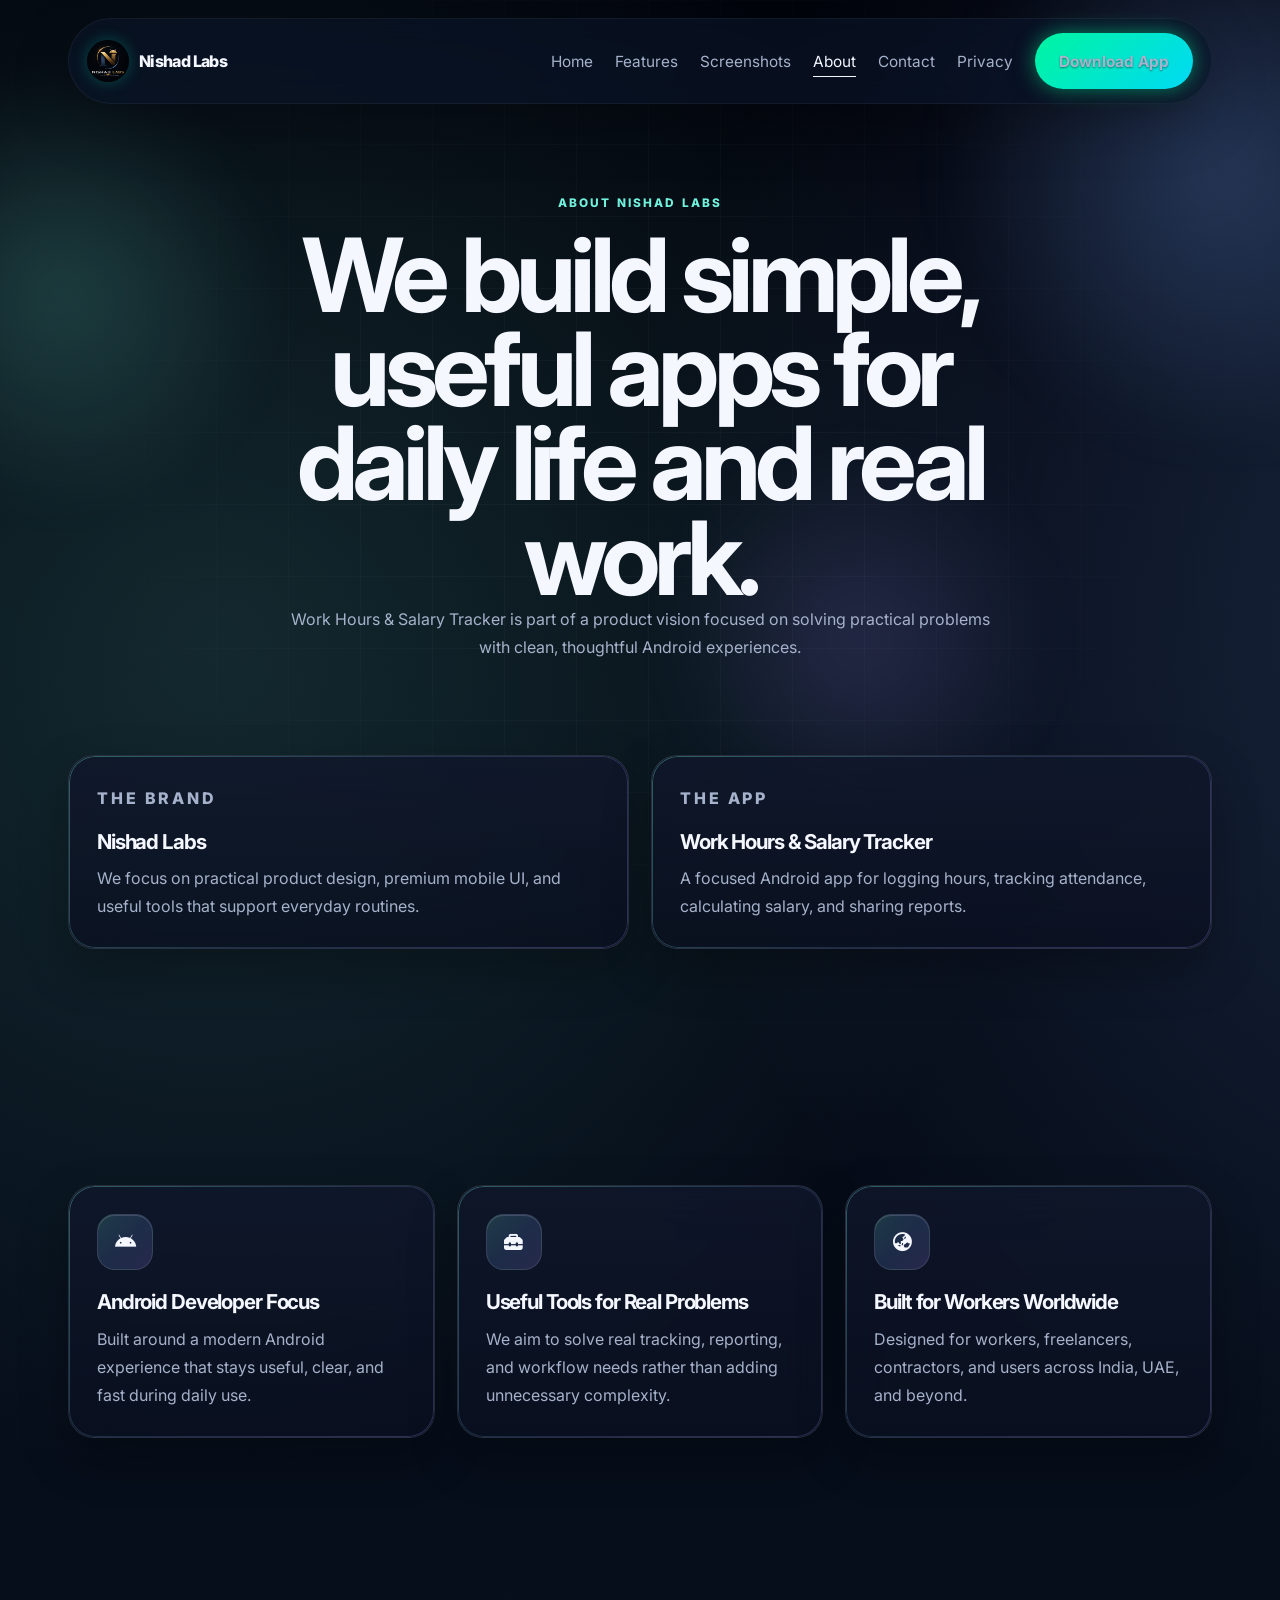
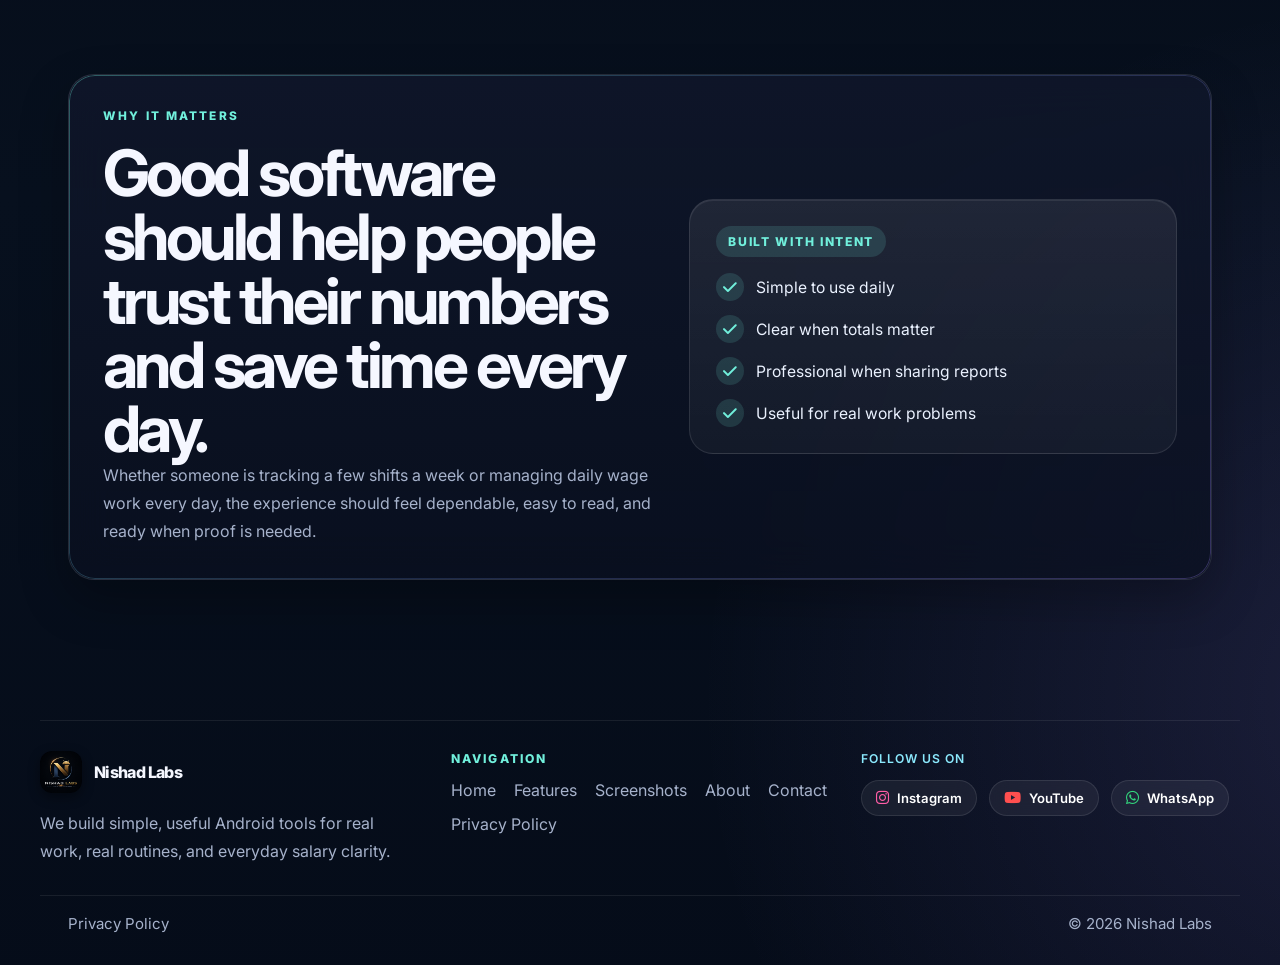
==== commit ed68f5cd: "Update about.html" ====
--- a/about.html
+++ b/about.html
@@ -182,4 +182,4 @@
 
   <script src="script.js"></script>
 </body>
-</html>
+</html> 
